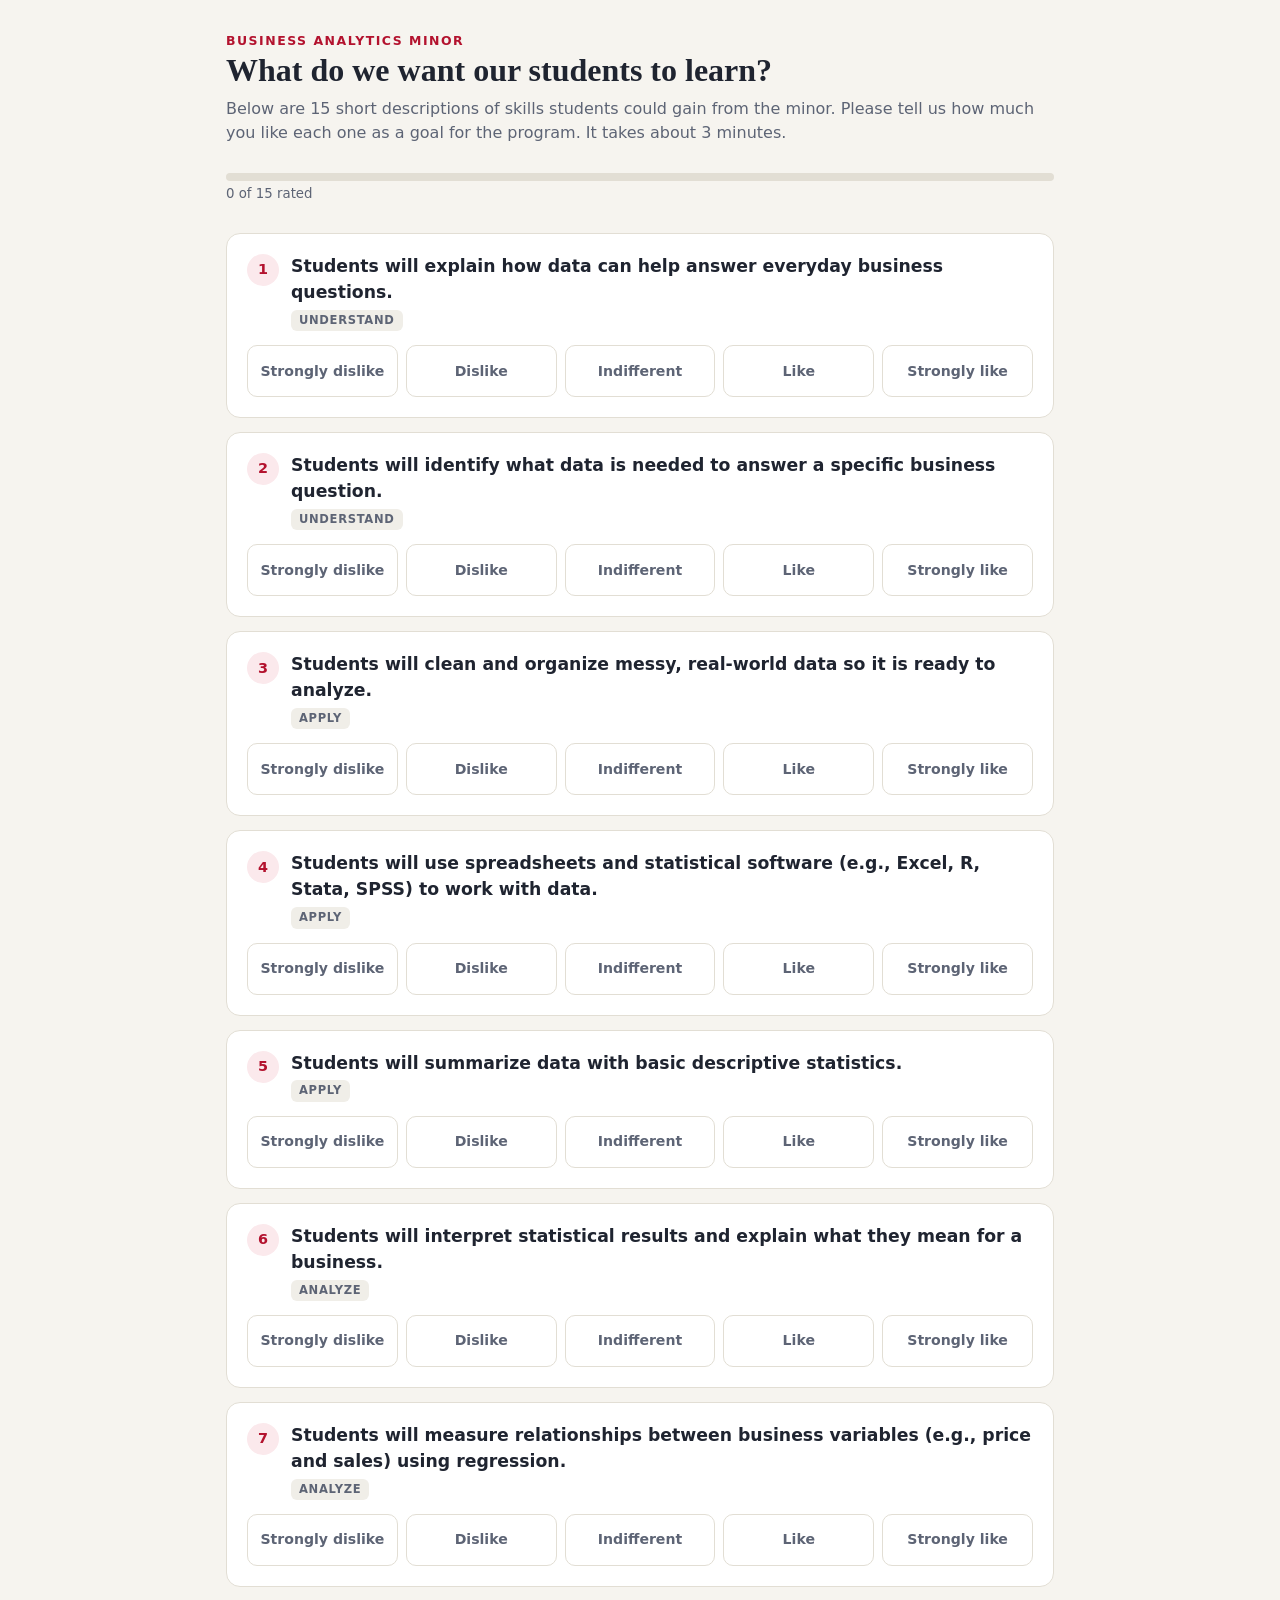
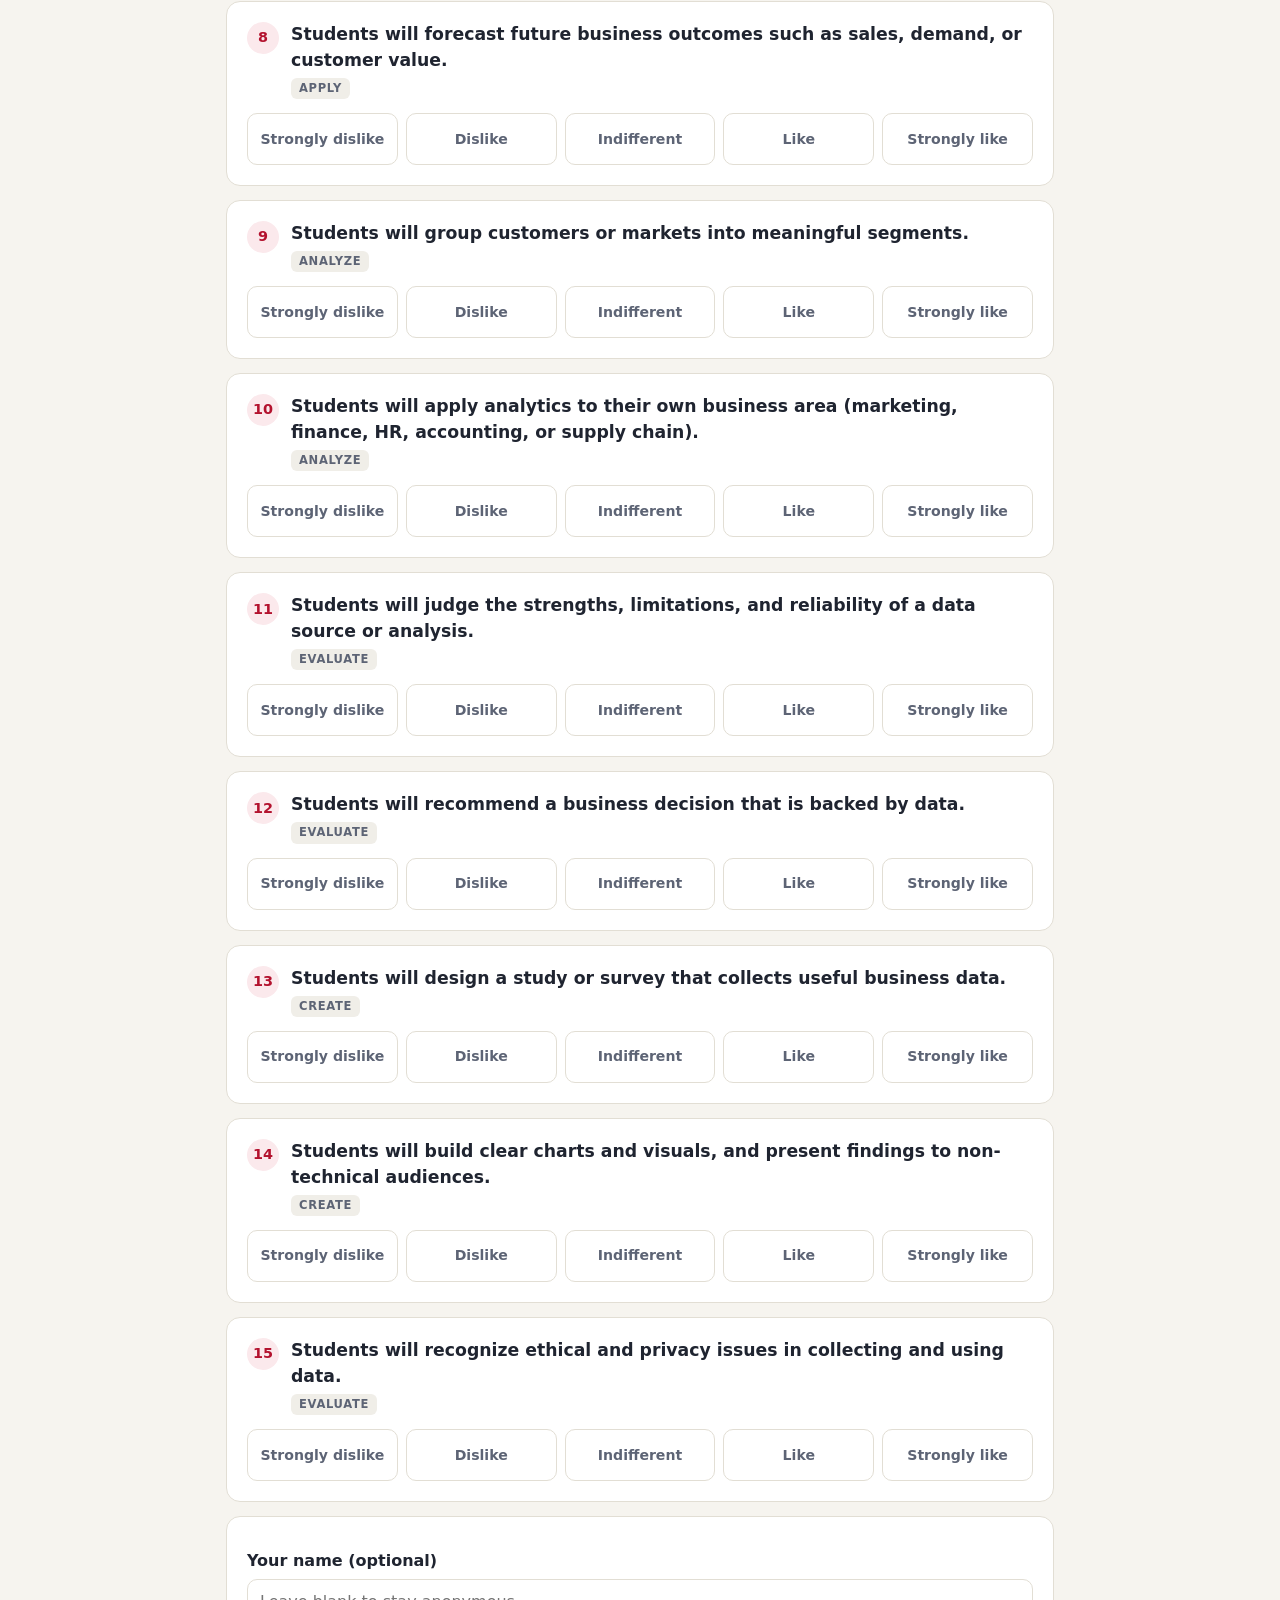
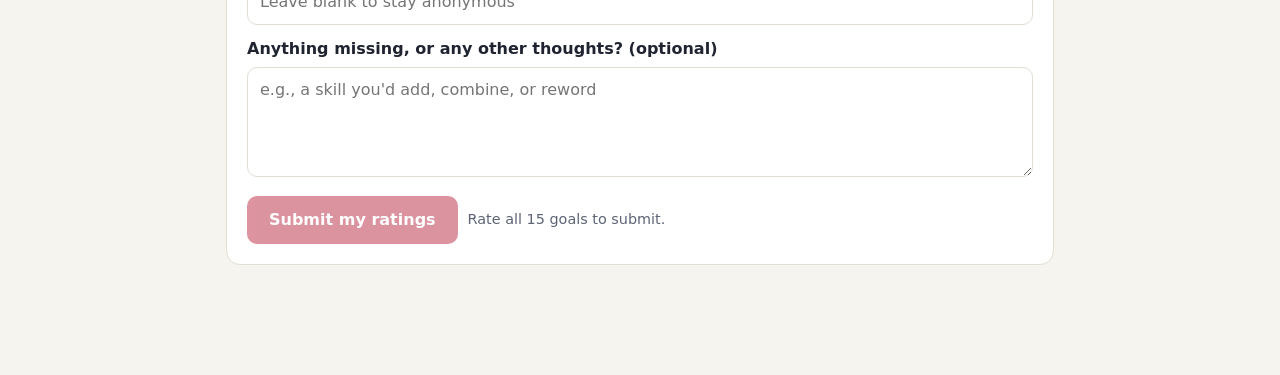
==== index.html @ ca91b68d "Add files via upload Original upload" ====
<!doctype html>
<html lang="en">
<head>
<meta charset="utf-8">
<meta name="viewport" content="width=device-width, initial-scale=1">
<title>Business Analytics Minor – Learning Goals Survey</title>
<link rel="stylesheet" href="style.css">
</head>
<body>
<div class="wrap">
  <header>
    <div class="eyebrow">Business Analytics Minor</div>
    <h1>What do we want our students to learn?</h1>
    <p>Below are 15 short descriptions of skills students could gain from the minor. Please tell us how much you like each one as a goal for the program. It takes about 3 minutes.</p>
  </header>

  <form id="survey" novalidate>
    <div class="progress" aria-live="polite">
      <div class="bar"><span id="barFill"></span></div>
      <small id="progressText">0 of 15 rated</small>
    </div>

    <div id="goals"></div>

    <div class="card">
      <label class="field"><b>Your name (optional)</b>
        <input id="name" type="text" autocomplete="name" placeholder="Leave blank to stay anonymous">
      </label>
      <label class="field"><b>Anything missing, or any other thoughts? (optional)</b>
        <textarea id="comments" placeholder="e.g., a skill you'd add, combine, or reword"></textarea>
      </label>
      <div class="row">
        <button class="btn" id="submitBtn" type="submit" disabled>Submit my ratings</button>
        <span class="hint" id="submitHint">Rate all 15 goals to submit.</span>
      </div>
      <p class="error" id="error" hidden></p>
    </div>
  </form>

  <div id="thanks" class="card" hidden>
    <h2>Thank you!</h2>
    <p>Your ratings were recorded. We appreciate your help shaping the minor.</p>
  </div>
</div>

<div class="quip-backdrop" id="quipBox" role="dialog" aria-modal="true" aria-labelledby="quipText">
  <div class="quip">
    <div class="emoji" id="quipEmoji"></div>
    <p id="quipText"></p>
    <button class="btn ghost" id="quipClose" type="button">Ha, OK</button>
  </div>
</div>

<script src="goals.js"></script>
<script src="config.js"></script>
<script>
(function () {
  const goalsEl = document.getElementById("goals");
  const answers = {};
  let choiceCount = 0;           // every rating click counts as a "choice"
  const EMOJI = { 1: "🙈", 2: "🤝", 3: "🏛️", 4: "👍", 5: "🎉" };

  // Build the goal cards
  GOALS.forEach((g, i) => {
    const card = document.createElement("div");
    card.className = "card";
    card.setAttribute("role", "group");
    card.setAttribute("aria-labelledby", "text-" + g.id);
    card.id = "card-" + g.id;
    const opts = SCALE.map(s =>
      `<label><input type="radio" name="${g.id}" value="${s.value}"><span>${s.label}</span></label>`
    ).join("");
    card.innerHTML = `
      <div class="goal-head">
        <div class="num">${i + 1}</div>
        <div>
          <p class="goal-text" id="text-${g.id}">Students will ${lowerFirst(g.text)}</p>
          <span class="tag">${g.level}</span>
        </div>
      </div>
      <div class="scale" role="radiogroup" aria-label="Rating for goal ${i + 1}">${opts}</div>`;
    goalsEl.appendChild(card);
  });

  function lowerFirst(s) { return s.charAt(0).toLowerCase() + s.slice(1); }

  goalsEl.addEventListener("change", e => {
    if (e.target.type !== "radio") return;
    const v = Number(e.target.value);
    answers[e.target.name] = v;
    document.getElementById("card-" + e.target.name).classList.add("done");
    updateProgress();
    choiceCount++;
    if (choiceCount % 3 === 0) showQuip(v);
  });

  function updateProgress() {
    const n = Object.keys(answers).length;
    document.getElementById("barFill").style.width = (n / GOALS.length * 100) + "%";
    document.getElementById("progressText").textContent = `${n} of ${GOALS.length} rated`;
    const done = n === GOALS.length;
    document.getElementById("submitBtn").disabled = !done;
    document.getElementById("submitHint").textContent = done ? "All set!" : `Rate all ${GOALS.length} goals to submit.`;
  }

  // Pop-up quip
  const box = document.getElementById("quipBox");
  let quipTimer;
  function showQuip(value) {
    const s = SCALE.find(x => x.value === value);
    document.getElementById("quipText").textContent = s.quip;
    document.getElementById("quipEmoji").textContent = EMOJI[value];
    box.classList.add("show");
    clearTimeout(quipTimer);
    quipTimer = setTimeout(hideQuip, 2600);
  }
  function hideQuip() { box.classList.remove("show"); }
  document.getElementById("quipClose").addEventListener("click", hideQuip);
  box.addEventListener("click", e => { if (e.target === box) hideQuip(); });
  document.addEventListener("keydown", e => { if (e.key === "Escape") hideQuip(); });

  // Submit
  document.getElementById("survey").addEventListener("submit", async e => {
    e.preventDefault();
    const err = document.getElementById("error");
    err.hidden = true;
    if (!SCRIPT_URL || SCRIPT_URL.startsWith("PASTE_")) {
      err.textContent = "This survey isn't connected to its results sheet yet (config.js needs the Web App URL).";
      err.hidden = false;
      return;
    }
    const btn = document.getElementById("submitBtn");
    btn.disabled = true; btn.textContent = "Submitting…";
    const payload = {
      name: document.getElementById("name").value.trim(),
      comments: document.getElementById("comments").value.trim(),
      ratings: answers,
      userAgent: navigator.userAgent.slice(0, 120)
    };
    try {
      // text/plain + no-cors avoids a CORS preflight, which Apps Script doesn't support
      await fetch(SCRIPT_URL, { method: "POST", mode: "no-cors",
        headers: { "Content-Type": "text/plain;charset=utf-8" }, body: JSON.stringify(payload) });
      try { localStorage.setItem("ba-goals-submitted", new Date().toISOString()); } catch (_) {}
      document.getElementById("survey").hidden = true;
      document.getElementById("thanks").hidden = false;
      window.scrollTo({ top: 0, behavior: "smooth" });
    } catch (ex) {
      btn.disabled = false; btn.textContent = "Submit my ratings";
      err.textContent = "Couldn't submit — please check your connection and try again.";
      err.hidden = false;
    }
  });

  // Gentle note if this browser already submitted
  try {
    if (localStorage.getItem("ba-goals-submitted")) {
      document.getElementById("submitHint").textContent =
        "Looks like you've already submitted from this browser. You can submit again if you meant to.";
    }
  } catch (_) {}
})();
</script>
</body>
</html>
---- style.css ----
:root {
  --bg: #f6f4ef;
  --card: #ffffff;
  --ink: #1f2430;
  --muted: #5d6475;
  --line: #e2ded4;
  --accent: #b3122e;
  --accent-soft: #fbe9ec;
  --s1: #c0392b; --s2: #e67e22; --s3: #95a0ad; --s4: #5aa36b; --s5: #1e7a46;
  --radius: 14px;
}
* { box-sizing: border-box; }
body {
  margin: 0; background: var(--bg); color: var(--ink);
  font: 16px/1.5 "Source Sans 3", "Segoe UI", system-ui, sans-serif;
}
.wrap { max-width: 860px; margin: 0 auto; padding: 32px 16px 96px; }
header h1 { font-family: Georgia, "Times New Roman", serif; font-size: 2rem; line-height: 1.2; margin: 0 0 8px; }
header p { color: var(--muted); margin: 0 0 8px; }
.eyebrow { text-transform: uppercase; letter-spacing: .12em; font-size: .78rem; font-weight: 700; color: var(--accent); }

.progress { position: sticky; top: 0; z-index: 5; background: var(--bg); padding: 12px 0; margin: 16px 0; }
.bar { height: 8px; background: var(--line); border-radius: 99px; overflow: hidden; }
.bar > span { display: block; height: 100%; width: 0; background: var(--accent); transition: width .25s; }
.progress small { color: var(--muted); }

.card { background: var(--card); border: 1px solid var(--line); border-radius: var(--radius); padding: 20px; margin-bottom: 14px; }
.card.done { border-color: #cfd8cf; }
.goal-head { display: flex; gap: 12px; align-items: flex-start; margin-bottom: 14px; }
.num { flex: none; width: 32px; height: 32px; border-radius: 50%; background: var(--accent-soft); color: var(--accent); font-weight: 700; display: grid; place-items: center; font-size: .9rem; }
.goal-text { font-size: 1.08rem; font-weight: 600; margin: 0; }
.tag { display: inline-block; margin-top: 4px; font-size: .72rem; font-weight: 700; letter-spacing: .06em; text-transform: uppercase; color: var(--muted); background: #f0eee8; border-radius: 6px; padding: 2px 8px; }

.scale { display: grid; grid-template-columns: repeat(5, 1fr); gap: 8px; }
.scale label { cursor: pointer; }
.scale input { position: absolute; opacity: 0; pointer-events: none; }
.scale span {
  display: flex; align-items: center; justify-content: center; text-align: center;
  min-height: 52px; padding: 6px; border: 1.5px solid var(--line); border-radius: 10px;
  font-size: .88rem; font-weight: 600; color: var(--muted); background: #fff; transition: all .15s;
}
.scale label:hover span { border-color: #bdb7a8; color: var(--ink); }
.scale input:focus-visible + span { outline: 3px solid #f1b7c2; outline-offset: 2px; }
.scale input[value="1"]:checked + span { background: var(--s1); border-color: var(--s1); color: #fff; }
.scale input[value="2"]:checked + span { background: var(--s2); border-color: var(--s2); color: #fff; }
.scale input[value="3"]:checked + span { background: var(--s3); border-color: var(--s3); color: #fff; }
.scale input[value="4"]:checked + span { background: var(--s4); border-color: var(--s4); color: #fff; }
.scale input[value="5"]:checked + span { background: var(--s5); border-color: var(--s5); color: #fff; }

.field { display: block; margin: 12px 0; }
.field b { display: block; margin-bottom: 6px; }
.field input, .field textarea { width: 100%; font: inherit; padding: 10px 12px; border: 1.5px solid var(--line); border-radius: 10px; background: #fff; }
.field textarea { min-height: 110px; resize: vertical; }

.btn { font: inherit; font-weight: 700; border: 0; border-radius: 10px; padding: 12px 22px; background: var(--accent); color: #fff; cursor: pointer; }
.btn:disabled { opacity: .45; cursor: not-allowed; }
.btn.ghost { background: transparent; color: var(--accent); border: 1.5px solid var(--accent); }
.hint { color: var(--muted); font-size: .9rem; }
.error { color: var(--s1); font-weight: 600; }

/* Pop-up quip */
.quip-backdrop { position: fixed; inset: 0; display: grid; place-items: center; background: rgba(20,22,30,.25); z-index: 50; opacity: 0; pointer-events: none; transition: opacity .2s; }
.quip-backdrop.show { opacity: 1; pointer-events: auto; }
.quip { background: #fff; border-radius: 18px; padding: 26px 30px; max-width: 360px; margin: 16px; text-align: center; box-shadow: 0 20px 50px rgba(0,0,0,.2); transform: scale(.85); transition: transform .25s cubic-bezier(.2,1.6,.4,1); }
.quip-backdrop.show .quip { transform: scale(1); }
.quip .emoji { font-size: 2.4rem; line-height: 1; }
.quip p { font-size: 1.25rem; font-weight: 700; margin: 10px 0 16px; }

/* Results */
.stats { display: grid; grid-template-columns: repeat(auto-fit, minmax(160px, 1fr)); gap: 12px; margin: 16px 0; }
.stat { background: var(--card); border: 1px solid var(--line); border-radius: var(--radius); padding: 14px 16px; }
.stat b { display: block; font-size: 1.6rem; }
.stat small { color: var(--muted); }
table { width: 100%; border-collapse: collapse; background: var(--card); border-radius: var(--radius); overflow: hidden; font-size: .92rem; }
th, td { padding: 10px 10px; border-bottom: 1px solid var(--line); text-align: left; vertical-align: middle; }
th { background: #f0eee8; font-size: .78rem; text-transform: uppercase; letter-spacing: .05em; color: var(--muted); cursor: pointer; white-space: nowrap; }
td.n { text-align: right; font-variant-numeric: tabular-nums; white-space: nowrap; }
.dist { display: flex; height: 14px; border-radius: 4px; overflow: hidden; min-width: 120px; background: var(--line); }
.dist i { display: block; height: 100%; }
.legend { display: flex; flex-wrap: wrap; gap: 14px; font-size: .82rem; color: var(--muted); margin: 8px 0 12px; }
.legend i { display: inline-block; width: 10px; height: 10px; border-radius: 2px; margin-right: 5px; vertical-align: middle; }
.table-scroll { overflow-x: auto; border: 1px solid var(--line); border-radius: var(--radius); }
.rank-list { padding-left: 1.2em; margin: 0; }
.rank-list li { margin: 6px 0; }
.row { display: flex; gap: 10px; flex-wrap: wrap; align-items: center; }

@media (max-width: 620px) {
  header h1 { font-size: 1.6rem; }
  .scale { grid-template-columns: 1fr; gap: 6px; }
  .scale span { min-height: 42px; }
}
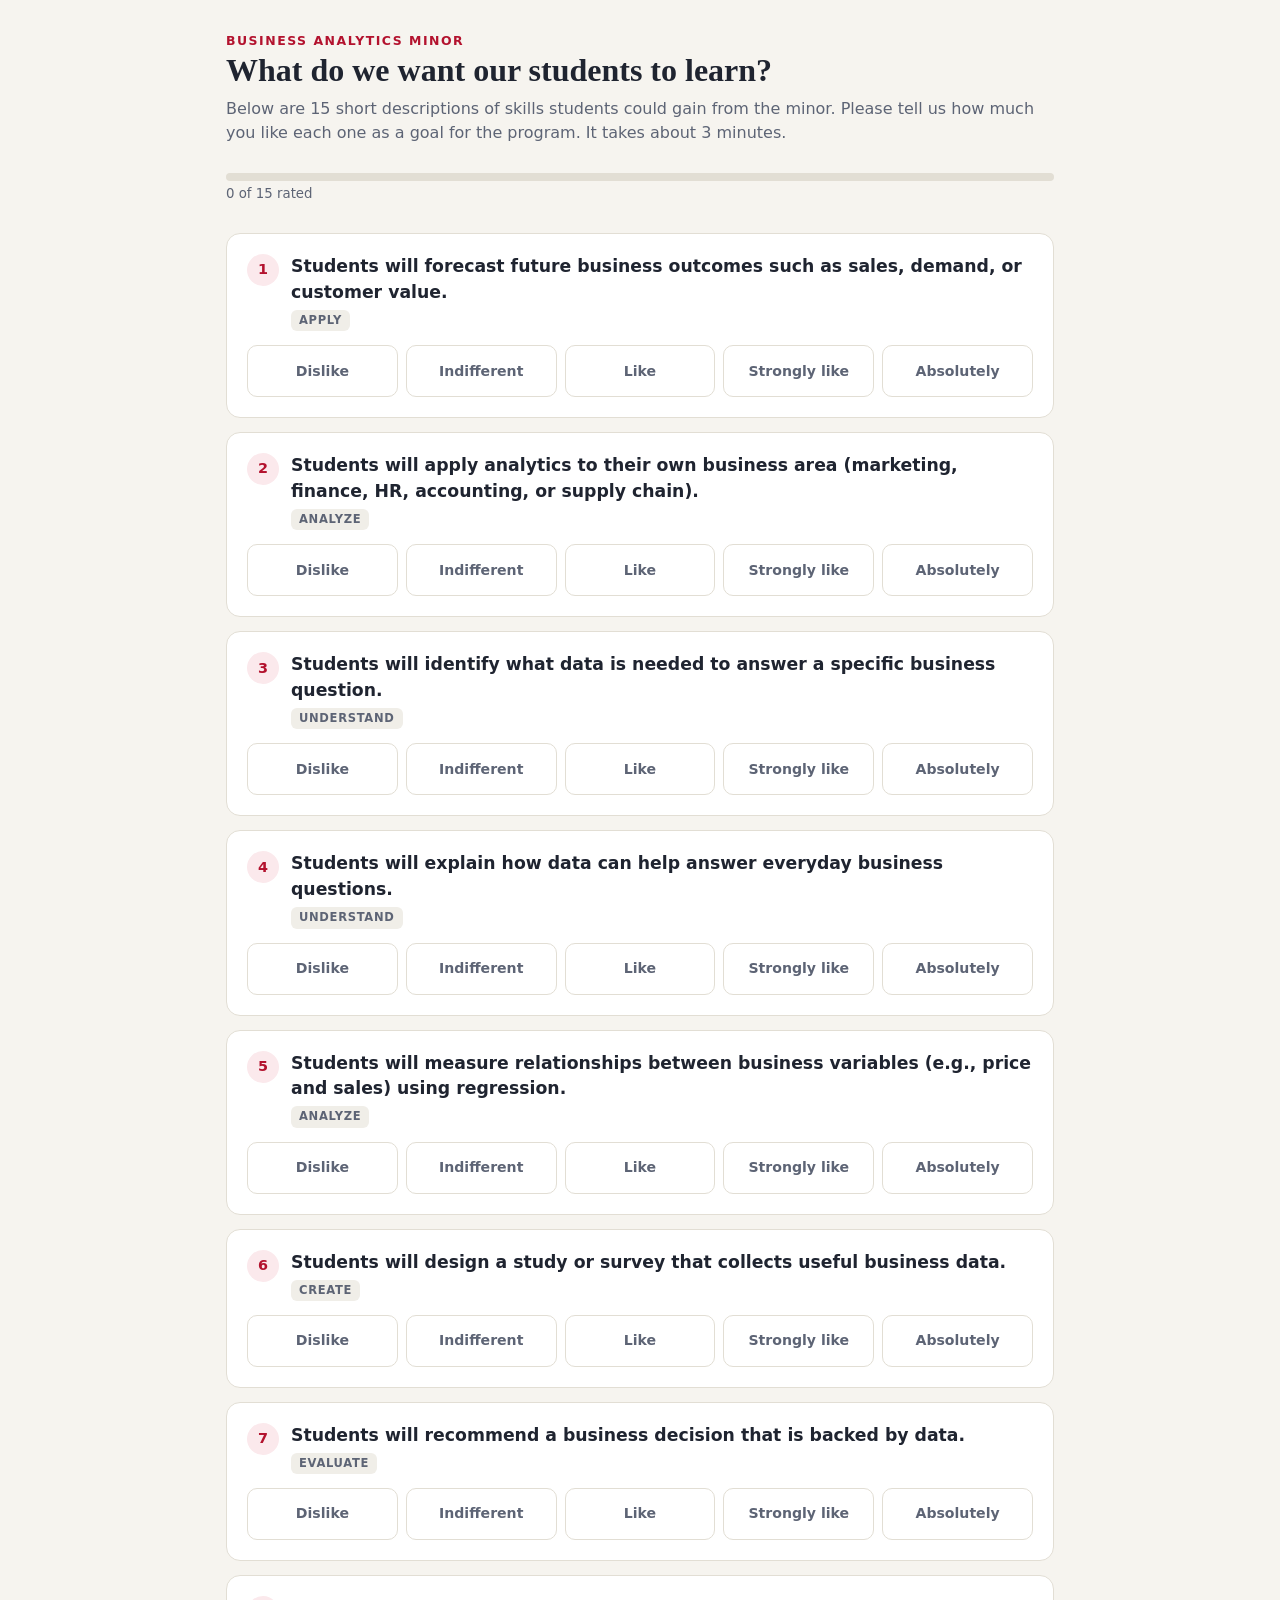
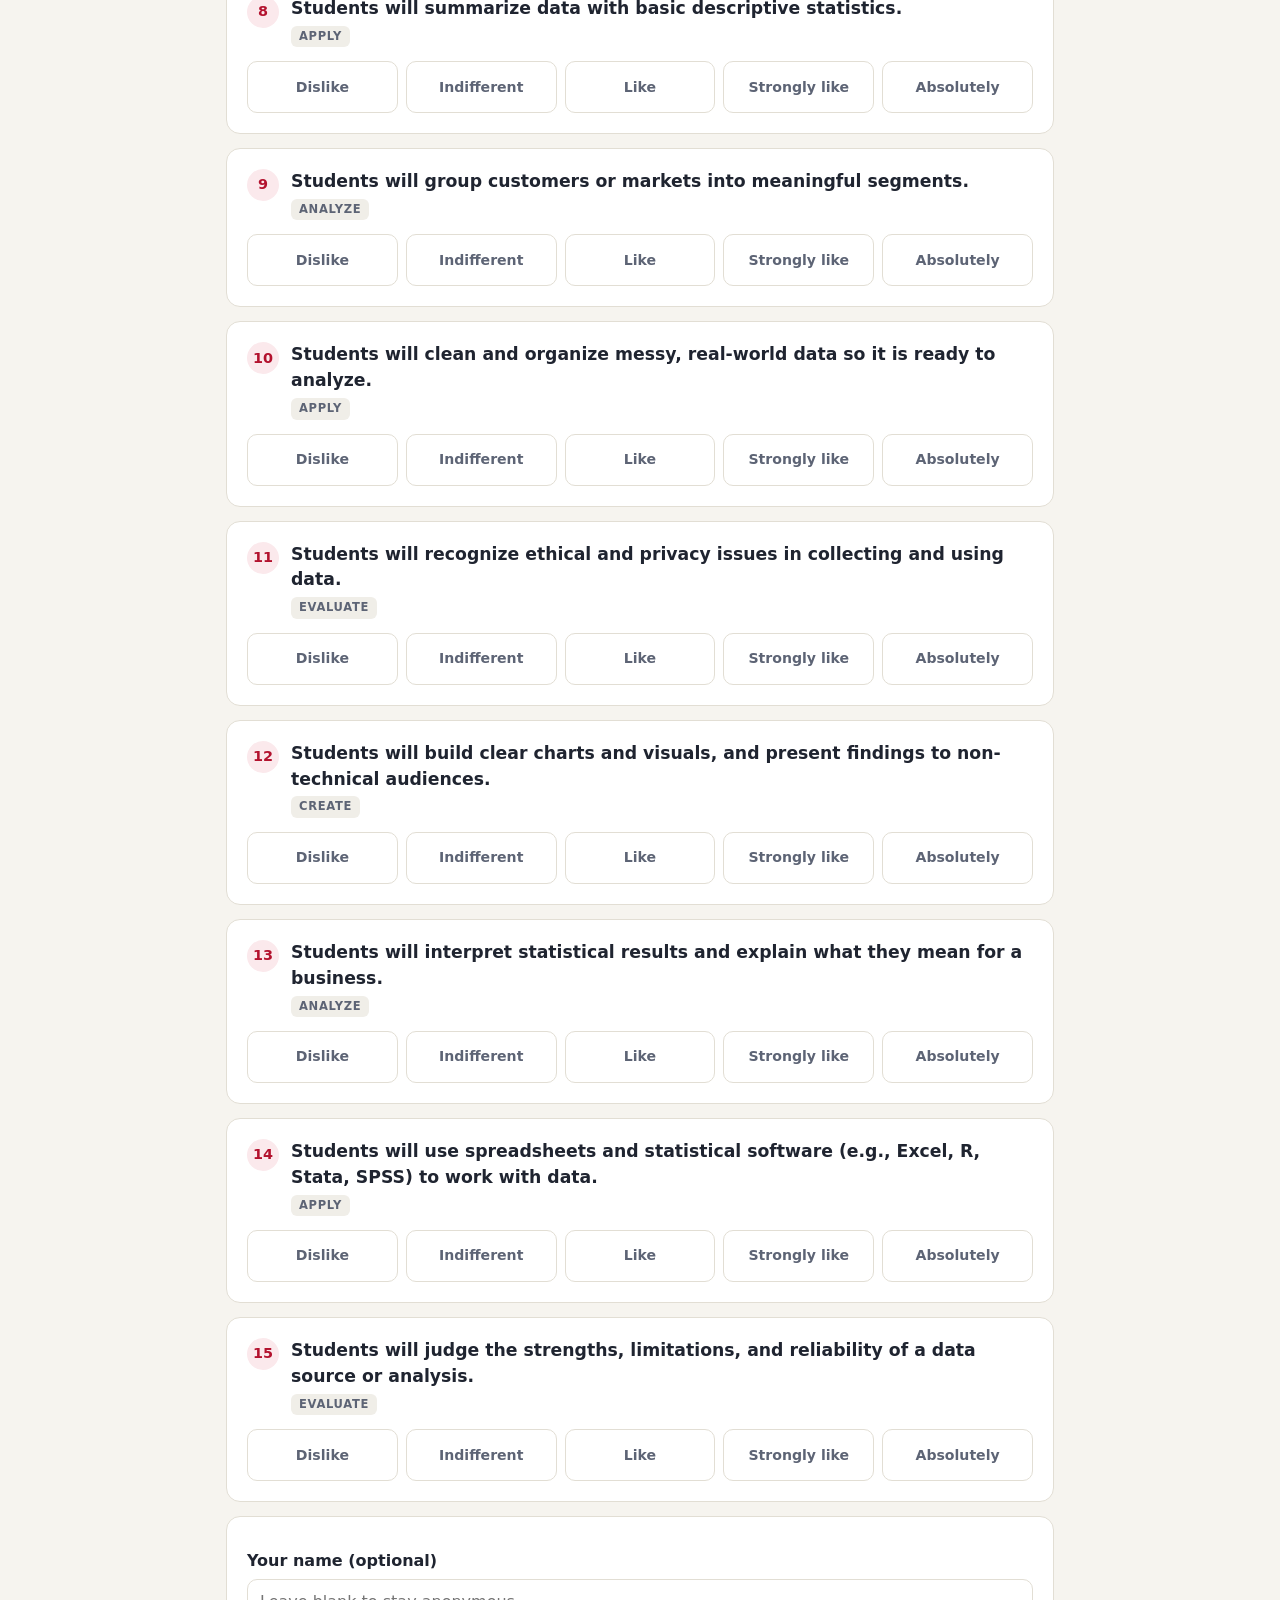
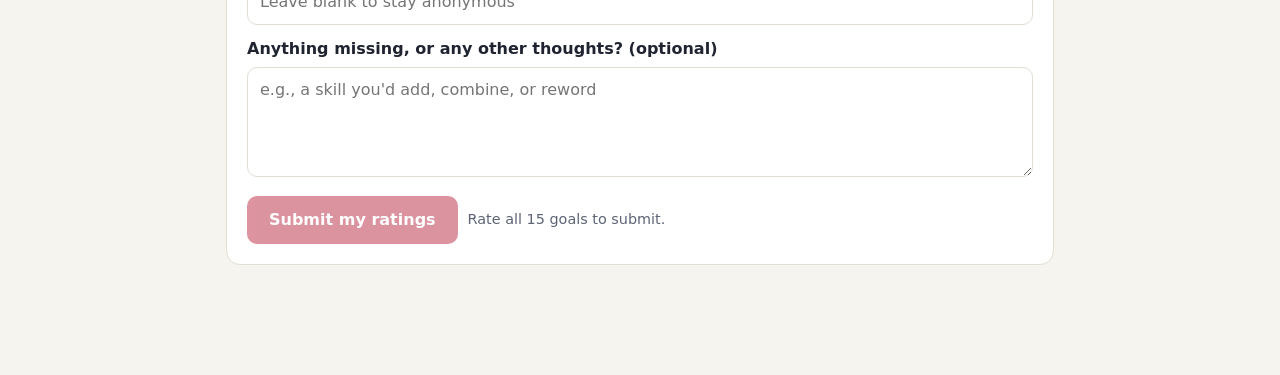
==== commit 9e727d54: "Randomize goal order; new positive rating labels and pop-up comments - Goals appear in a random orde" ====
--- a/index.html
+++ b/index.html
@@ -58,10 +58,18 @@
   const goalsEl = document.getElementById("goals");
   const answers = {};
   let choiceCount = 0;           // every rating click counts as a "choice"
-  const EMOJI = { 1: "🙈", 2: "🤝", 3: "🏛️", 4: "👍", 5: "🎉" };
+  const EMOJI = { 1: "😬", 2: "🤷", 3: "👍", 4: "🙌", 5: "🎉" };
+
+  // Show the goals in a different random order for each visitor, so the
+  // ratings aren't influenced by position. Answers are still saved by goal ID.
+  const order = GOALS.slice();
+  for (let i = order.length - 1; i > 0; i--) {
+    const j = Math.floor(Math.random() * (i + 1));
+    [order[i], order[j]] = [order[j], order[i]];
+  }
 
   // Build the goal cards
-  GOALS.forEach((g, i) => {
+  order.forEach((g, i) => {
     const card = document.createElement("div");
     card.className = "card";
     card.setAttribute("role", "group");
--- a/style.css
+++ b/style.css
@@ -6,7 +6,7 @@
   --line: #e2ded4;
   --accent: #b3122e;
   --accent-soft: #fbe9ec;
-  --s1: #c0392b; --s2: #e67e22; --s3: #95a0ad; --s4: #5aa36b; --s5: #1e7a46;
+  --s1: #e67e22; --s2: #95a0ad; --s3: #5aa36b; --s4: #2e8b57; --s5: #1b6b3c;
   --radius: 14px;
 }
 * { box-sizing: border-box; }
@@ -56,7 +56,7 @@
 .btn:disabled { opacity: .45; cursor: not-allowed; }
 .btn.ghost { background: transparent; color: var(--accent); border: 1.5px solid var(--accent); }
 .hint { color: var(--muted); font-size: .9rem; }
-.error { color: var(--s1); font-weight: 600; }
+.error { color: #c0392b; font-weight: 600; }
 
 /* Pop-up quip */
 .quip-backdrop { position: fixed; inset: 0; display: grid; place-items: center; background: rgba(20,22,30,.25); z-index: 50; opacity: 0; pointer-events: none; transition: opacity .2s; }
